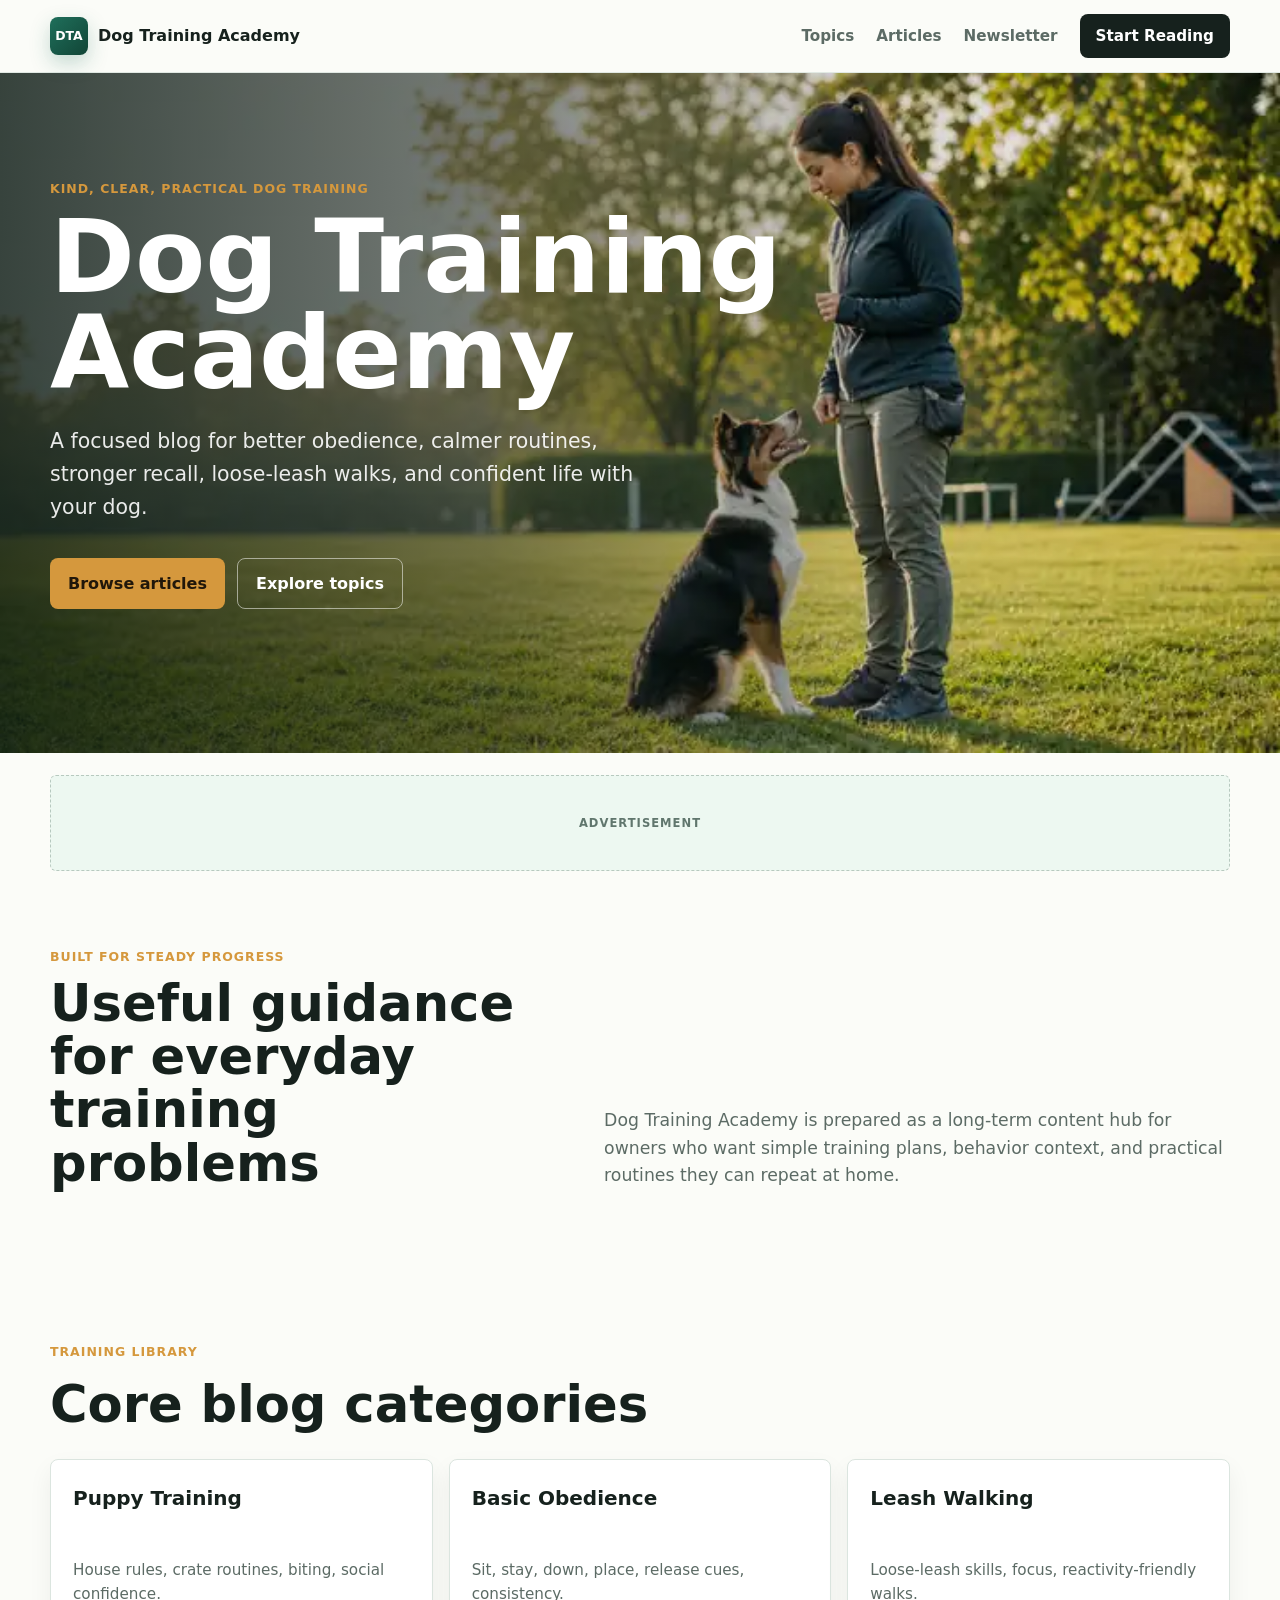
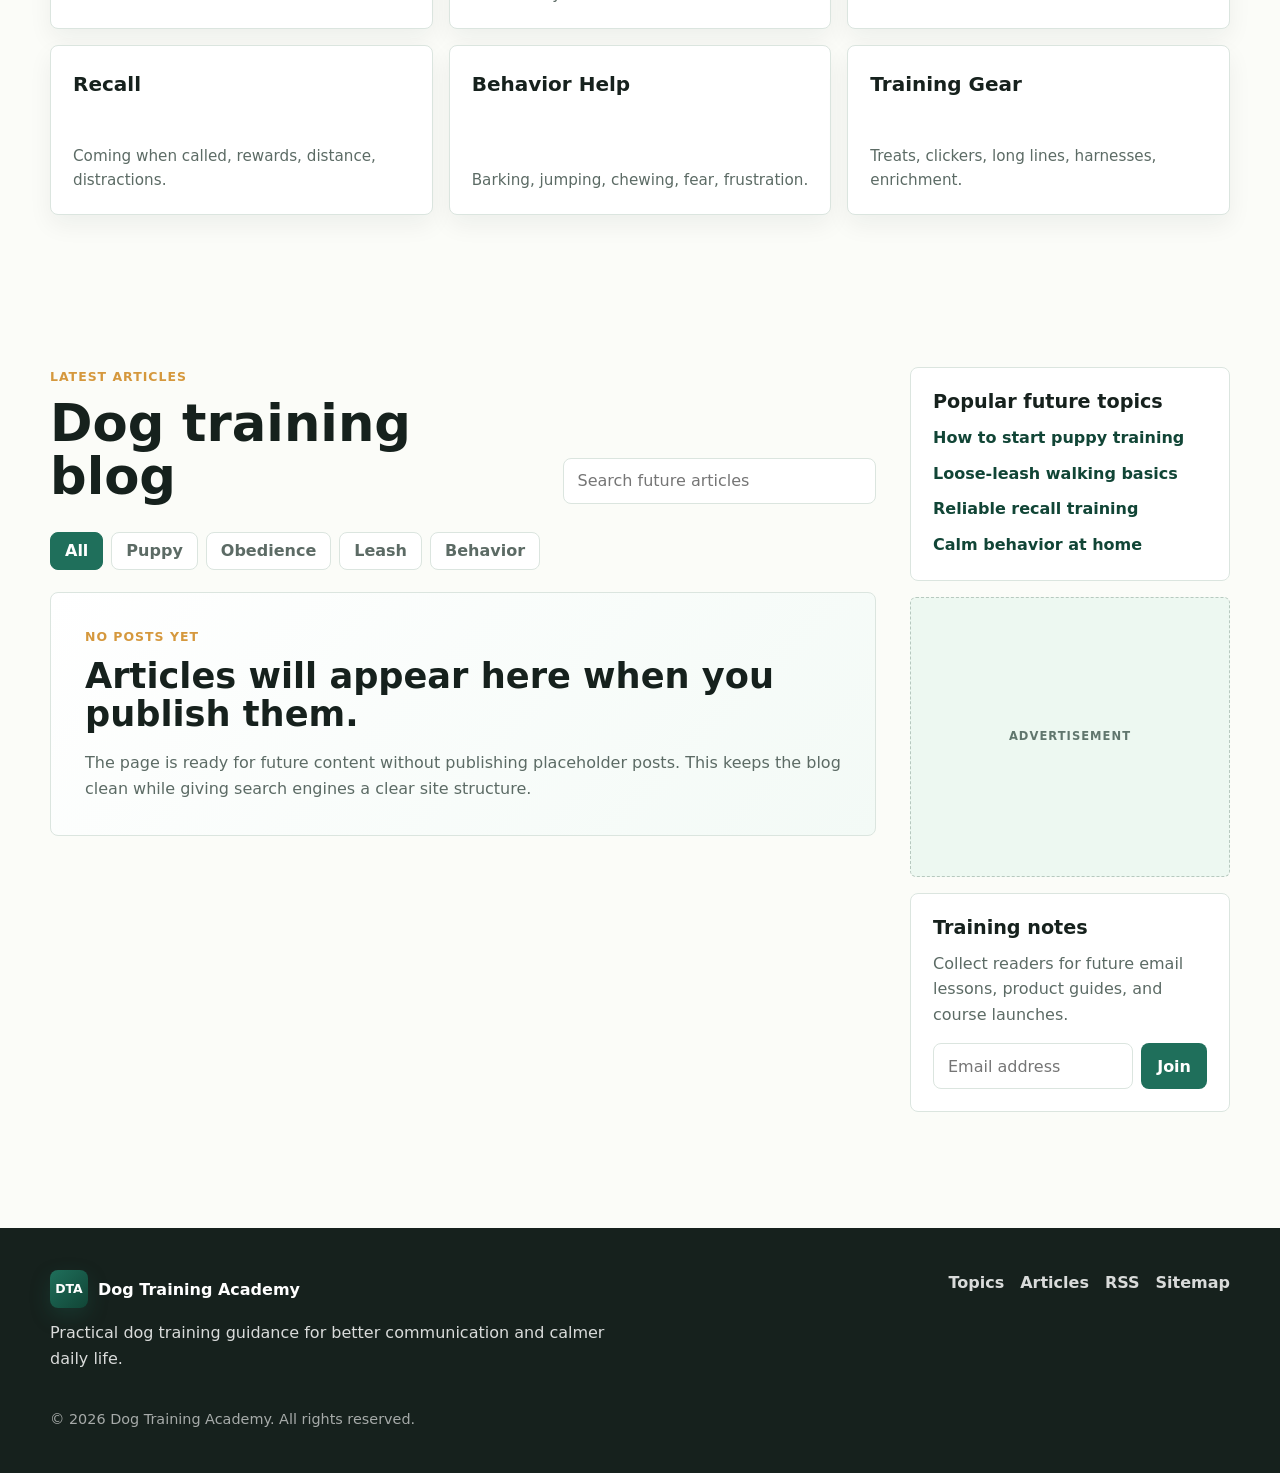
==== index.html @ cd1e6968 "Build Dog Training Academy blog site" ====
<!doctype html>
<html lang="en">
<head>
  <meta charset="utf-8">
  <meta name="viewport" content="width=device-width, initial-scale=1">
  <title>Dog Training Academy | Practical Dog Training Blog</title>
  <meta name="description" content="Dog Training Academy is a practical dog training blog for obedience, puppy manners, behavior, leash skills, recall, and confident everyday training.">
  <meta name="robots" content="index, follow, max-image-preview:large">
  <meta name="theme-color" content="#1f6f5b">
  <link rel="canonical" href="https://john1912-7.github.io/site/">
  <link rel="preload" href="assets/hero-training.webp" as="image" type="image/webp">
  <link rel="stylesheet" href="styles.css">
  <link rel="alternate" type="application/rss+xml" title="Dog Training Academy Feed" href="https://john1912-7.github.io/site/feed.xml">
  <meta property="og:type" content="website">
  <meta property="og:site_name" content="Dog Training Academy">
  <meta property="og:title" content="Dog Training Academy | Practical Dog Training Blog">
  <meta property="og:description" content="Evidence-informed dog training guidance for better manners, calmer routines, and stronger trust.">
  <meta property="og:url" content="https://john1912-7.github.io/site/">
  <meta property="og:image" content="https://john1912-7.github.io/site/assets/hero-training.webp">
  <meta name="twitter:card" content="summary_large_image">
  <meta name="twitter:title" content="Dog Training Academy | Practical Dog Training Blog">
  <meta name="twitter:description" content="Practical dog training guidance for obedience, puppy manners, behavior, leash skills, and recall.">
  <meta name="twitter:image" content="https://john1912-7.github.io/site/assets/hero-training.webp">
  <script type="application/ld+json">
  {
    "@context": "https://schema.org",
    "@graph": [
      {
        "@type": "Organization",
        "@id": "https://john1912-7.github.io/site/#organization",
        "name": "Dog Training Academy",
        "url": "https://john1912-7.github.io/site/",
        "logo": "https://john1912-7.github.io/site/assets/hero-training.webp"
      },
      {
        "@type": "WebSite",
        "@id": "https://john1912-7.github.io/site/#website",
        "url": "https://john1912-7.github.io/site/",
        "name": "Dog Training Academy",
        "description": "A practical dog training blog for obedience, puppy manners, behavior, leash skills, recall, and everyday training.",
        "publisher": { "@id": "https://john1912-7.github.io/site/#organization" },
        "potentialAction": {
          "@type": "SearchAction",
          "target": "https://john1912-7.github.io/site/?q={search_term_string}",
          "query-input": "required name=search_term_string"
        }
      },
      {
        "@type": "Blog",
        "@id": "https://john1912-7.github.io/site/#blog",
        "name": "Dog Training Academy Blog",
        "url": "https://john1912-7.github.io/site/",
        "publisher": { "@id": "https://john1912-7.github.io/site/#organization" },
        "inLanguage": "en"
      }
    ]
  }
  </script>
</head>
<body>
  <a class="skip-link" href="#content">Skip to content</a>
  <header class="site-header" data-header>
    <nav class="nav" aria-label="Primary navigation">
      <a class="brand" href="./" aria-label="Dog Training Academy home">
        <span class="brand-mark" aria-hidden="true">DTA</span>
        <span>Dog Training Academy</span>
      </a>
      <button class="nav-toggle" type="button" aria-expanded="false" aria-controls="site-menu" data-menu-toggle>
        <span></span><span></span><span></span>
        <span class="sr-only">Menu</span>
      </button>
      <div class="nav-links" id="site-menu" data-menu>
        <a href="#topics">Topics</a>
        <a href="#articles">Articles</a>
        <a href="#newsletter">Newsletter</a>
        <a class="nav-cta" href="#articles">Start Reading</a>
      </div>
    </nav>
  </header>

  <main id="content">
    <section class="hero" aria-labelledby="hero-title">
      <img src="assets/hero-training.webp" alt="Dog trainer calmly teaching an attentive dog on a sunny training field" width="720" height="407" fetchpriority="high">
      <div class="hero-overlay" aria-hidden="true"></div>
      <div class="hero-content">
        <p class="eyebrow">Kind, clear, practical dog training</p>
        <h1 id="hero-title">Dog Training Academy</h1>
        <p class="hero-copy">A focused blog for better obedience, calmer routines, stronger recall, loose-leash walks, and confident life with your dog.</p>
        <div class="hero-actions">
          <a class="button primary" href="#articles">Browse articles</a>
          <a class="button secondary" href="#topics">Explore topics</a>
        </div>
      </div>
    </section>

    <aside class="ad-slot ad-slot-wide" aria-label="Advertisement" data-ad-slot="top-banner">
      <span>Advertisement</span>
    </aside>

    <section class="section intro-grid" aria-label="Training promise">
      <div>
        <p class="eyebrow">Built for steady progress</p>
        <h2>Useful guidance for everyday training problems</h2>
      </div>
      <p>Dog Training Academy is prepared as a long-term content hub for owners who want simple training plans, behavior context, and practical routines they can repeat at home.</p>
    </section>

    <section class="section topics" id="topics" aria-labelledby="topics-title">
      <div class="section-heading">
        <p class="eyebrow">Training library</p>
        <h2 id="topics-title">Core blog categories</h2>
      </div>
      <div class="topic-grid">
        <a class="topic-card" href="#articles" data-topic="puppy training"><span>Puppy Training</span><small>House rules, crate routines, biting, social confidence.</small></a>
        <a class="topic-card" href="#articles" data-topic="obedience"><span>Basic Obedience</span><small>Sit, stay, down, place, release cues, consistency.</small></a>
        <a class="topic-card" href="#articles" data-topic="leash walking"><span>Leash Walking</span><small>Loose-leash skills, focus, reactivity-friendly walks.</small></a>
        <a class="topic-card" href="#articles" data-topic="recall"><span>Recall</span><small>Coming when called, rewards, distance, distractions.</small></a>
        <a class="topic-card" href="#articles" data-topic="behavior"><span>Behavior Help</span><small>Barking, jumping, chewing, fear, frustration.</small></a>
        <a class="topic-card" href="#articles" data-topic="gear"><span>Training Gear</span><small>Treats, clickers, long lines, harnesses, enrichment.</small></a>
      </div>
    </section>

    <section class="section content-shell" id="articles" aria-labelledby="articles-title">
      <div class="content-main">
        <div class="section-heading split-heading">
          <div>
            <p class="eyebrow">Latest articles</p>
            <h2 id="articles-title">Dog training blog</h2>
          </div>
          <label class="search-box">
            <span class="sr-only">Search articles</span>
            <input type="search" placeholder="Search future articles" data-search>
          </label>
        </div>
        <div class="filter-row" aria-label="Article filters">
          <button type="button" class="filter-chip is-active" data-filter="all">All</button>
          <button type="button" class="filter-chip" data-filter="puppy training">Puppy</button>
          <button type="button" class="filter-chip" data-filter="obedience">Obedience</button>
          <button type="button" class="filter-chip" data-filter="leash walking">Leash</button>
          <button type="button" class="filter-chip" data-filter="behavior">Behavior</button>
        </div>
        <div class="article-grid" data-post-grid></div>
        <div class="empty-state" data-empty-state>
          <p class="eyebrow">No posts yet</p>
          <h3>Articles will appear here when you publish them.</h3>
          <p>The page is ready for future content without publishing placeholder posts. This keeps the blog clean while giving search engines a clear site structure.</p>
        </div>
      </div>
      <aside class="sidebar" aria-label="Sidebar">
        <div class="sidebar-panel">
          <h2>Popular future topics</h2>
          <ul class="link-list">
            <li><a href="#topics">How to start puppy training</a></li>
            <li><a href="#topics">Loose-leash walking basics</a></li>
            <li><a href="#topics">Reliable recall training</a></li>
            <li><a href="#topics">Calm behavior at home</a></li>
          </ul>
        </div>
        <aside class="ad-slot ad-slot-box" aria-label="Advertisement" data-ad-slot="sidebar-rectangle">
          <span>Advertisement</span>
        </aside>
        <div class="sidebar-panel newsletter-mini" id="newsletter">
          <h2>Training notes</h2>
          <p>Collect readers for future email lessons, product guides, and course launches.</p>
          <form class="subscribe-form" action="#" method="post">
            <label class="sr-only" for="email">Email address</label>
            <input id="email" name="email" type="email" placeholder="Email address" autocomplete="email">
            <button type="submit">Join</button>
          </form>
        </div>
      </aside>
    </section>
  </main>

  <footer class="footer">
    <div>
      <a class="brand footer-brand" href="./">
        <span class="brand-mark" aria-hidden="true">DTA</span>
        <span>Dog Training Academy</span>
      </a>
      <p>Practical dog training guidance for better communication and calmer daily life.</p>
    </div>
    <nav aria-label="Footer navigation">
      <a href="#topics">Topics</a>
      <a href="#articles">Articles</a>
      <a href="feed.xml">RSS</a>
      <a href="sitemap.xml">Sitemap</a>
    </nav>
    <p class="copyright">© <span data-year></span> Dog Training Academy. All rights reserved.</p>
  </footer>

  <script src="script.js" defer></script>
</body>
</html>
---- styles.css ----
:root {
  color-scheme: light;
  --ink: #16211d;
  --muted: #5c6b65;
  --line: #dbe5df;
  --paper: #fbfcf8;
  --panel: #ffffff;
  --green: #1f6f5b;
  --green-deep: #114536;
  --mint: #e4f4ec;
  --gold: #d5983d;
  --clay: #b75f45;
  --shadow: 0 18px 45px rgba(22, 33, 29, .12);
  font-family: Inter, ui-sans-serif, system-ui, -apple-system, BlinkMacSystemFont, "Segoe UI", sans-serif;
}

* { box-sizing: border-box; }

html { scroll-behavior: smooth; }

body {
  margin: 0;
  color: var(--ink);
  background: var(--paper);
  line-height: 1.6;
}

a { color: inherit; text-decoration: none; }

img { max-width: 100%; display: block; }

.skip-link {
  position: fixed;
  top: 12px;
  left: 12px;
  z-index: 100;
  padding: 10px 14px;
  background: var(--ink);
  color: #fff;
  transform: translateY(-160%);
}

.skip-link:focus { transform: translateY(0); }

.sr-only {
  position: absolute;
  width: 1px;
  height: 1px;
  padding: 0;
  margin: -1px;
  overflow: hidden;
  clip: rect(0, 0, 0, 0);
  white-space: nowrap;
  border: 0;
}

.site-header {
  position: sticky;
  top: 0;
  z-index: 20;
  background: rgba(251, 252, 248, .92);
  border-bottom: 1px solid rgba(219, 229, 223, .8);
  backdrop-filter: blur(14px);
}

.nav {
  width: min(1180px, calc(100% - 32px));
  margin: 0 auto;
  min-height: 72px;
  display: flex;
  align-items: center;
  justify-content: space-between;
  gap: 22px;
}

.brand {
  display: inline-flex;
  align-items: center;
  gap: 10px;
  font-weight: 800;
  letter-spacing: 0;
}

.brand-mark {
  width: 38px;
  height: 38px;
  display: grid;
  place-items: center;
  border-radius: 8px;
  color: #fff;
  background: linear-gradient(135deg, var(--green), var(--green-deep));
  font-size: .78rem;
  box-shadow: 0 8px 20px rgba(31, 111, 91, .25);
}

.nav-links {
  display: flex;
  align-items: center;
  gap: 22px;
  color: var(--muted);
  font-size: .95rem;
  font-weight: 700;
}

.nav-links a:hover { color: var(--green); }

.nav-cta {
  padding: 10px 16px;
  border-radius: 8px;
  background: var(--ink);
  color: #fff !important;
}

.nav-toggle {
  display: none;
  width: 42px;
  height: 42px;
  border: 1px solid var(--line);
  border-radius: 8px;
  background: #fff;
  padding: 9px;
}

.nav-toggle span:not(.sr-only) {
  display: block;
  height: 2px;
  margin: 5px 0;
  background: var(--ink);
}

.hero {
  position: relative;
  min-height: min(680px, calc(100vh - 72px));
  display: grid;
  align-items: center;
  overflow: hidden;
  background: #1f3029;
}

.hero img {
  position: absolute;
  inset: 0;
  width: 100%;
  height: 100%;
  object-fit: cover;
  object-position: center;
}

.hero-overlay {
  position: absolute;
  inset: 0;
  background: linear-gradient(90deg, rgba(12, 28, 21, .82) 0%, rgba(12, 28, 21, .56) 38%, rgba(12, 28, 21, .14) 68%, rgba(12, 28, 21, .06) 100%);
}

.hero-content {
  position: relative;
  z-index: 1;
  width: min(1180px, calc(100% - 32px));
  margin: 0 auto;
  padding: 82px 0 120px;
  color: #fff;
}

.eyebrow {
  margin: 0 0 10px;
  color: var(--gold);
  font-size: .78rem;
  font-weight: 900;
  letter-spacing: .08em;
  text-transform: uppercase;
}

.hero h1 {
  max-width: 760px;
  margin: 0;
  font-size: clamp(3.1rem, 8vw, 7.8rem);
  line-height: .94;
  letter-spacing: 0;
}

.hero-copy {
  max-width: 620px;
  margin: 24px 0 0;
  font-size: clamp(1.05rem, 2vw, 1.28rem);
  color: rgba(255, 255, 255, .9);
}

.hero-actions {
  display: flex;
  flex-wrap: wrap;
  gap: 12px;
  margin-top: 34px;
}

.button {
  display: inline-flex;
  align-items: center;
  justify-content: center;
  min-height: 48px;
  padding: 12px 18px;
  border-radius: 8px;
  font-weight: 900;
}

.button.primary { background: var(--gold); color: #21170a; }
.button.secondary { border: 1px solid rgba(255,255,255,.52); color: #fff; }

.section {
  width: min(1180px, calc(100% - 32px));
  margin: 0 auto;
  padding: 76px 0;
}

.intro-grid {
  display: grid;
  grid-template-columns: minmax(0, .9fr) minmax(280px, 1.1fr);
  gap: 42px;
  align-items: end;
}

h2, h3, p { overflow-wrap: anywhere; }

h2 {
  margin: 0;
  font-size: clamp(2rem, 4vw, 3.3rem);
  line-height: 1.04;
  letter-spacing: 0;
}

.intro-grid > p {
  margin: 0;
  color: var(--muted);
  font-size: 1.08rem;
}

.ad-slot {
  width: min(1180px, calc(100% - 32px));
  margin: 22px auto 0;
  border: 1px dashed #b7c9bf;
  border-radius: 6px;
  background: rgba(228, 244, 236, .58);
  color: #60766d;
  display: grid;
  place-items: center;
  font-size: .72rem;
  font-weight: 900;
  letter-spacing: .09em;
  text-transform: uppercase;
}

.ad-slot-wide { min-height: 96px; }
.ad-slot-box { width: 100%; min-height: 280px; margin: 0; }

.section-heading {
  display: flex;
  flex-direction: column;
  gap: 6px;
  margin-bottom: 28px;
}

.topic-grid {
  display: grid;
  grid-template-columns: repeat(3, minmax(0, 1fr));
  gap: 16px;
}

.topic-card {
  min-height: 170px;
  padding: 22px;
  border: 1px solid var(--line);
  border-radius: 8px;
  background: var(--panel);
  box-shadow: 0 10px 24px rgba(22, 33, 29, .06);
  display: flex;
  flex-direction: column;
  justify-content: space-between;
  transition: transform .2s ease, border-color .2s ease, box-shadow .2s ease;
}

.topic-card:hover {
  transform: translateY(-3px);
  border-color: rgba(31, 111, 91, .45);
  box-shadow: var(--shadow);
}

.topic-card span { font-size: 1.25rem; font-weight: 900; }
.topic-card small { color: var(--muted); font-size: .95rem; }

.content-shell {
  display: grid;
  grid-template-columns: minmax(0, 1fr) 320px;
  gap: 34px;
  align-items: start;
}

.split-heading {
  flex-direction: row;
  justify-content: space-between;
  align-items: end;
  gap: 18px;
}

.search-box input,
.subscribe-form input {
  width: 100%;
  min-height: 46px;
  border: 1px solid var(--line);
  border-radius: 8px;
  background: #fff;
  color: var(--ink);
  padding: 0 14px;
  font: inherit;
}

.search-box { width: min(100%, 320px); }

.filter-row {
  display: flex;
  flex-wrap: wrap;
  gap: 8px;
  margin-bottom: 22px;
}

.filter-chip {
  min-height: 38px;
  border: 1px solid var(--line);
  border-radius: 8px;
  background: #fff;
  color: var(--muted);
  padding: 0 14px;
  font: inherit;
  font-weight: 800;
  cursor: pointer;
}

.filter-chip.is-active {
  border-color: var(--green);
  background: var(--green);
  color: #fff;
}

.article-grid {
  display: grid;
  grid-template-columns: repeat(2, minmax(0, 1fr));
  gap: 16px;
}

.empty-state {
  padding: 34px;
  border: 1px solid var(--line);
  border-radius: 8px;
  background: linear-gradient(135deg, #fff, #f3faf6);
}

.empty-state h3 {
  margin: 0;
  font-size: clamp(1.5rem, 3vw, 2.2rem);
  line-height: 1.1;
}

.empty-state p:last-child { margin-bottom: 0; color: var(--muted); }

.sidebar {
  display: grid;
  gap: 16px;
  position: sticky;
  top: 96px;
}

.sidebar-panel {
  padding: 22px;
  border: 1px solid var(--line);
  border-radius: 8px;
  background: #fff;
}

.sidebar-panel h2 {
  font-size: 1.2rem;
  line-height: 1.2;
  margin-bottom: 12px;
}

.link-list {
  margin: 0;
  padding: 0;
  list-style: none;
  display: grid;
  gap: 10px;
}

.link-list a { color: var(--green-deep); font-weight: 800; }
.link-list a:hover { color: var(--clay); }

.newsletter-mini p { color: var(--muted); margin-top: 0; }

.subscribe-form {
  display: grid;
  grid-template-columns: minmax(0, 1fr) auto;
  gap: 8px;
}

.subscribe-form button {
  border: 0;
  border-radius: 8px;
  background: var(--green);
  color: #fff;
  padding: 0 16px;
  font: inherit;
  font-weight: 900;
}

.footer {
  margin-top: 40px;
  padding: 42px max(16px, calc((100% - 1180px) / 2));
  background: #16211d;
  color: rgba(255, 255, 255, .84);
  display: grid;
  grid-template-columns: minmax(0, 1fr) auto;
  gap: 24px;
  align-items: start;
}

.footer-brand { color: #fff; }
.footer p { margin: 12px 0 0; max-width: 560px; }
.footer nav { display: flex; flex-wrap: wrap; gap: 16px; font-weight: 800; }
.footer nav a:hover { color: var(--gold); }
.copyright { grid-column: 1 / -1; color: rgba(255,255,255,.62); font-size: .9rem; }

@media (max-width: 880px) {
  .nav-toggle { display: block; }
  .nav-links {
    position: absolute;
    top: 72px;
    left: 16px;
    right: 16px;
    display: none;
    flex-direction: column;
    align-items: stretch;
    gap: 0;
    padding: 10px;
    border: 1px solid var(--line);
    border-radius: 8px;
    background: #fff;
    box-shadow: var(--shadow);
  }
  .nav-links.is-open { display: flex; }
  .nav-links a { padding: 12px; }
  .hero { min-height: 620px; }
  .hero-overlay { background: linear-gradient(90deg, rgba(12,28,21,.84), rgba(12,28,21,.34)); }
  .intro-grid,
  .content-shell,
  .footer { grid-template-columns: 1fr; }
  .topic-grid { grid-template-columns: repeat(2, minmax(0, 1fr)); }
  .sidebar { position: static; }
}

@media (max-width: 620px) {
  .nav { min-height: 66px; }
  .brand span:last-child { max-width: 190px; }
  .hero { min-height: 610px; }
  .hero-content { padding: 64px 0 92px; }
  .hero-actions { flex-direction: column; align-items: stretch; }
  .section { padding: 54px 0; }
  .topic-grid,
  .article-grid { grid-template-columns: 1fr; }
  .split-heading { flex-direction: column; align-items: stretch; }
  .search-box { width: 100%; }
  .empty-state { padding: 24px; }
  .subscribe-form { grid-template-columns: 1fr; }
  .subscribe-form button { min-height: 44px; }
}
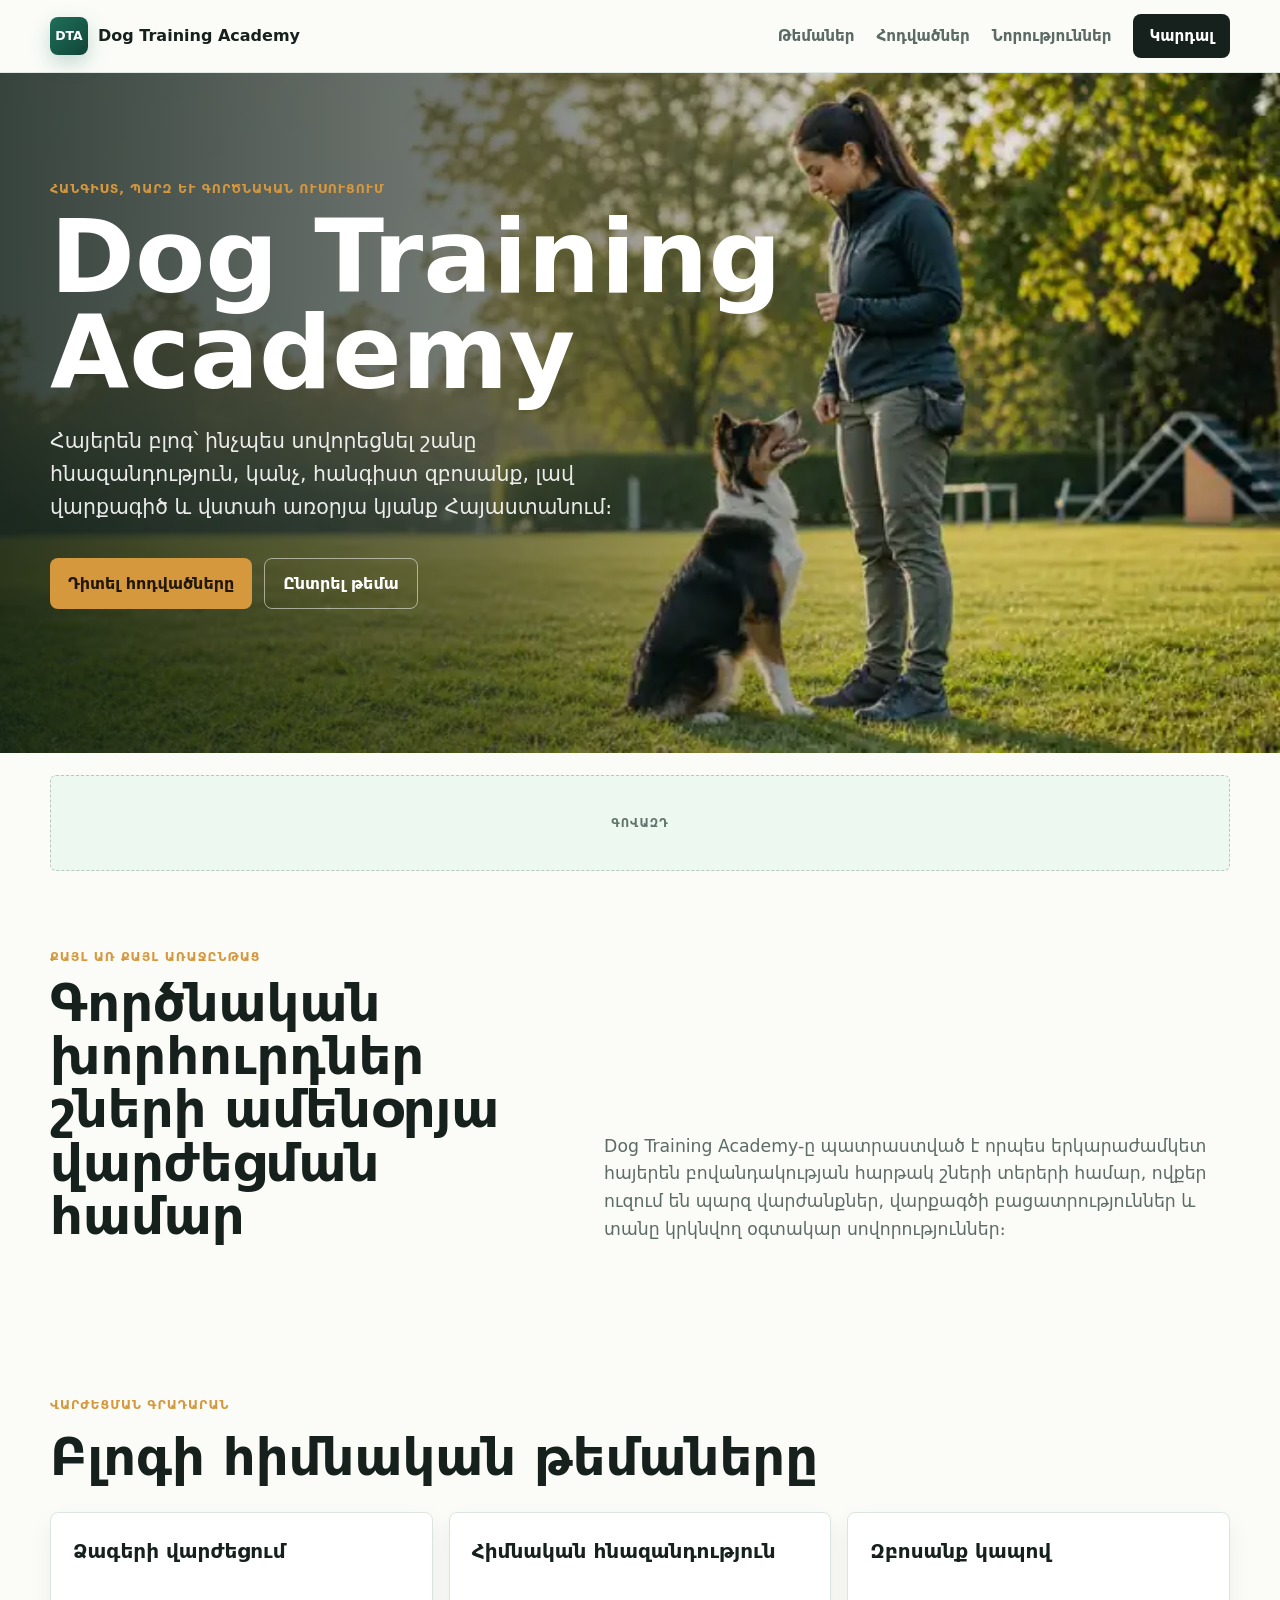
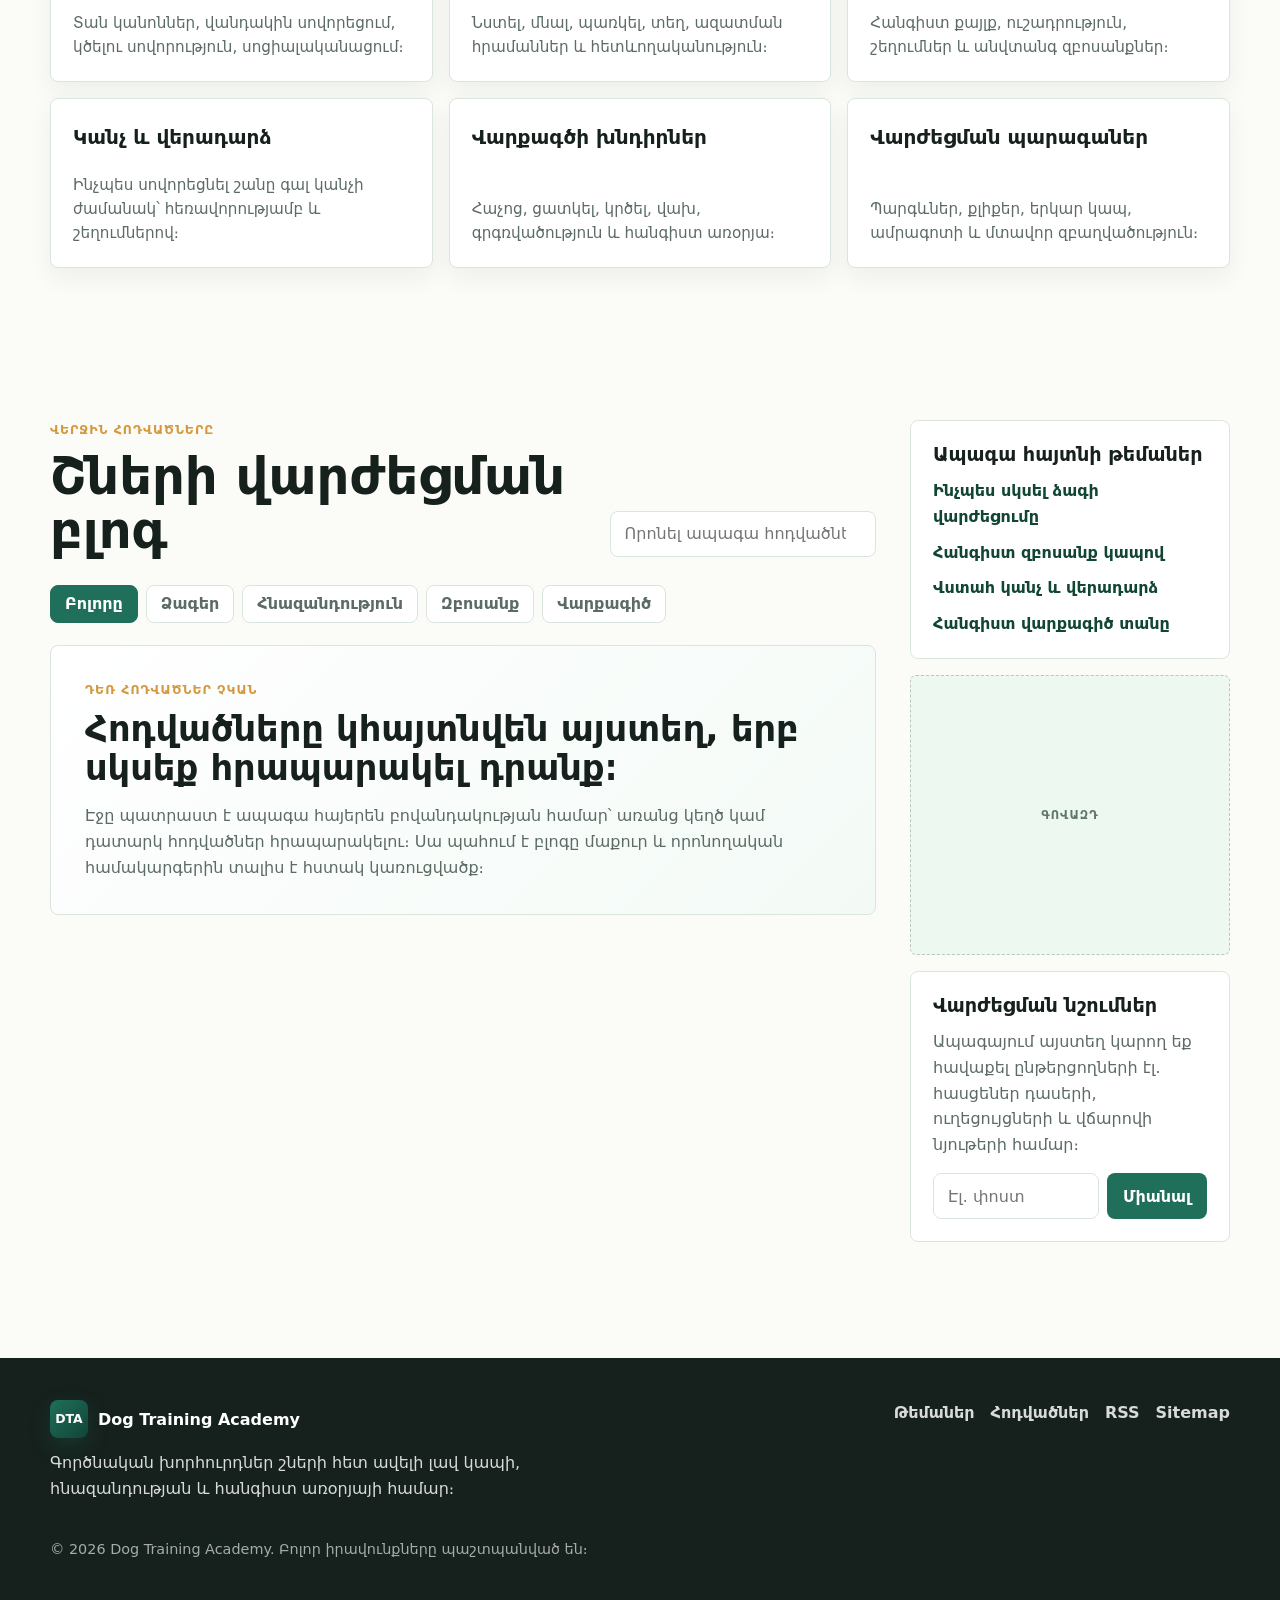
==== commit 68efbeec: "Localize site for Armenian dog training audience" ====
--- a/index.html
+++ b/index.html
@@ -1,25 +1,31 @@
 <!doctype html>
-<html lang="en">
+<html lang="hy-AM">
 <head>
   <meta charset="utf-8">
   <meta name="viewport" content="width=device-width, initial-scale=1">
-  <title>Dog Training Academy | Practical Dog Training Blog</title>
-  <meta name="description" content="Dog Training Academy is a practical dog training blog for obedience, puppy manners, behavior, leash skills, recall, and confident everyday training.">
+  <title>Dog Training Academy | Շների վարժեցում Հայաստանում</title>
+  <meta name="description" content="Dog Training Academy-ը հայերեն բլոգ է շների վարժեցման մասին Հայաստանում՝ հնազանդություն, ձագերի խնամք, վարքագիծ, զբոսանք, կանչ և ամենօրյա ուսուցում։">
   <meta name="robots" content="index, follow, max-image-preview:large">
   <meta name="theme-color" content="#1f6f5b">
+  <meta http-equiv="content-language" content="hy-AM">
+  <meta name="geo.region" content="AM">
+  <meta name="geo.placename" content="Armenia">
+  <meta name="keywords" content="շների վարժեցում, շուն վարժեցնել, շների ուսուցում, շների դաստիարակություն, շուն պահել Հայաստանում, ձագերի վարժեցում">
   <link rel="canonical" href="https://john1912-7.github.io/site/">
+  <link rel="alternate" hreflang="hy-AM" href="https://john1912-7.github.io/site/">
   <link rel="preload" href="assets/hero-training.webp" as="image" type="image/webp">
   <link rel="stylesheet" href="styles.css">
-  <link rel="alternate" type="application/rss+xml" title="Dog Training Academy Feed" href="https://john1912-7.github.io/site/feed.xml">
+  <link rel="alternate" type="application/rss+xml" title="Dog Training Academy RSS" href="https://john1912-7.github.io/site/feed.xml">
   <meta property="og:type" content="website">
+  <meta property="og:locale" content="hy_AM">
   <meta property="og:site_name" content="Dog Training Academy">
-  <meta property="og:title" content="Dog Training Academy | Practical Dog Training Blog">
-  <meta property="og:description" content="Evidence-informed dog training guidance for better manners, calmer routines, and stronger trust.">
+  <meta property="og:title" content="Dog Training Academy | Շների վարժեցում Հայաստանում">
+  <meta property="og:description" content="Հայերեն խորհուրդներ շների հնազանդության, վարքագծի, զբոսանքի, կանչի և տանը հանգիստ սովորությունների մասին։">
   <meta property="og:url" content="https://john1912-7.github.io/site/">
   <meta property="og:image" content="https://john1912-7.github.io/site/assets/hero-training.webp">
   <meta name="twitter:card" content="summary_large_image">
-  <meta name="twitter:title" content="Dog Training Academy | Practical Dog Training Blog">
-  <meta name="twitter:description" content="Practical dog training guidance for obedience, puppy manners, behavior, leash skills, and recall.">
+  <meta name="twitter:title" content="Dog Training Academy | Շների վարժեցում Հայաստանում">
+  <meta name="twitter:description" content="Հայերեն բլոգ՝ ինչպես սովորեցնել շանը հնազանդություն, կանչ, զբոսանք և լավ վարքագիծ։">
   <meta name="twitter:image" content="https://john1912-7.github.io/site/assets/hero-training.webp">
   <script type="application/ld+json">
   {
@@ -30,14 +36,16 @@
         "@id": "https://john1912-7.github.io/site/#organization",
         "name": "Dog Training Academy",
         "url": "https://john1912-7.github.io/site/",
-        "logo": "https://john1912-7.github.io/site/assets/hero-training.webp"
+        "logo": "https://john1912-7.github.io/site/assets/hero-training.webp",
+        "areaServed": "Armenia"
       },
       {
         "@type": "WebSite",
         "@id": "https://john1912-7.github.io/site/#website",
         "url": "https://john1912-7.github.io/site/",
         "name": "Dog Training Academy",
-        "description": "A practical dog training blog for obedience, puppy manners, behavior, leash skills, recall, and everyday training.",
+        "description": "Հայերեն բլոգ շների վարժեցման, հնազանդության, վարքագծի և ամենօրյա ուսուցման մասին Հայաստանում։",
+        "inLanguage": "hy-AM",
         "publisher": { "@id": "https://john1912-7.github.io/site/#organization" },
         "potentialAction": {
           "@type": "SearchAction",
@@ -48,75 +56,76 @@
       {
         "@type": "Blog",
         "@id": "https://john1912-7.github.io/site/#blog",
-        "name": "Dog Training Academy Blog",
+        "name": "Dog Training Academy բլոգ",
         "url": "https://john1912-7.github.io/site/",
         "publisher": { "@id": "https://john1912-7.github.io/site/#organization" },
-        "inLanguage": "en"
+        "inLanguage": "hy-AM",
+        "about": ["շների վարժեցում", "շների հնազանդություն", "ձագերի վարժեցում", "շների վարքագիծ"]
       }
     ]
   }
   </script>
 </head>
 <body>
-  <a class="skip-link" href="#content">Skip to content</a>
+  <a class="skip-link" href="#content">Անցնել բովանդակությանը</a>
   <header class="site-header" data-header>
-    <nav class="nav" aria-label="Primary navigation">
-      <a class="brand" href="./" aria-label="Dog Training Academy home">
+    <nav class="nav" aria-label="Հիմնական նավիգացիա">
+      <a class="brand" href="./" aria-label="Dog Training Academy գլխավոր էջ">
         <span class="brand-mark" aria-hidden="true">DTA</span>
         <span>Dog Training Academy</span>
       </a>
       <button class="nav-toggle" type="button" aria-expanded="false" aria-controls="site-menu" data-menu-toggle>
         <span></span><span></span><span></span>
-        <span class="sr-only">Menu</span>
+        <span class="sr-only">Մենյու</span>
       </button>
       <div class="nav-links" id="site-menu" data-menu>
-        <a href="#topics">Topics</a>
-        <a href="#articles">Articles</a>
-        <a href="#newsletter">Newsletter</a>
-        <a class="nav-cta" href="#articles">Start Reading</a>
+        <a href="#topics">Թեմաներ</a>
+        <a href="#articles">Հոդվածներ</a>
+        <a href="#newsletter">Նորություններ</a>
+        <a class="nav-cta" href="#articles">Կարդալ</a>
       </div>
     </nav>
   </header>
 
   <main id="content">
     <section class="hero" aria-labelledby="hero-title">
-      <img src="assets/hero-training.webp" alt="Dog trainer calmly teaching an attentive dog on a sunny training field" width="720" height="407" fetchpriority="high">
+      <img src="assets/hero-training.webp" alt="Վարժեցնողը հանգիստ սովորեցնում է ուշադիր շանը արևոտ վարժական դաշտում" width="720" height="407" fetchpriority="high">
       <div class="hero-overlay" aria-hidden="true"></div>
       <div class="hero-content">
-        <p class="eyebrow">Kind, clear, practical dog training</p>
+        <p class="eyebrow">Հանգիստ, պարզ և գործնական ուսուցում</p>
         <h1 id="hero-title">Dog Training Academy</h1>
-        <p class="hero-copy">A focused blog for better obedience, calmer routines, stronger recall, loose-leash walks, and confident life with your dog.</p>
+        <p class="hero-copy">Հայերեն բլոգ՝ ինչպես սովորեցնել շանը հնազանդություն, կանչ, հանգիստ զբոսանք, լավ վարքագիծ և վստահ առօրյա կյանք Հայաստանում։</p>
         <div class="hero-actions">
-          <a class="button primary" href="#articles">Browse articles</a>
-          <a class="button secondary" href="#topics">Explore topics</a>
-        </div>
-      </div>
-    </section>
-
-    <aside class="ad-slot ad-slot-wide" aria-label="Advertisement" data-ad-slot="top-banner">
-      <span>Advertisement</span>
+          <a class="button primary" href="#articles">Դիտել հոդվածները</a>
+          <a class="button secondary" href="#topics">Ընտրել թեմա</a>
+        </div>
+      </div>
+    </section>
+
+    <aside class="ad-slot ad-slot-wide" aria-label="Գովազդ" data-ad-slot="top-banner">
+      <span>Գովազդ</span>
     </aside>
 
-    <section class="section intro-grid" aria-label="Training promise">
+    <section class="section intro-grid" aria-label="Վարժեցման նպատակ">
       <div>
-        <p class="eyebrow">Built for steady progress</p>
-        <h2>Useful guidance for everyday training problems</h2>
-      </div>
-      <p>Dog Training Academy is prepared as a long-term content hub for owners who want simple training plans, behavior context, and practical routines they can repeat at home.</p>
+        <p class="eyebrow">Քայլ առ քայլ առաջընթաց</p>
+        <h2>Գործնական խորհուրդներ շների ամենօրյա վարժեցման համար</h2>
+      </div>
+      <p>Dog Training Academy-ը պատրաստված է որպես երկարաժամկետ հայերեն բովանդակության հարթակ շների տերերի համար, ովքեր ուզում են պարզ վարժանքներ, վարքագծի բացատրություններ և տանը կրկնվող օգտակար սովորություններ։</p>
     </section>
 
     <section class="section topics" id="topics" aria-labelledby="topics-title">
       <div class="section-heading">
-        <p class="eyebrow">Training library</p>
-        <h2 id="topics-title">Core blog categories</h2>
+        <p class="eyebrow">Վարժեցման գրադարան</p>
+        <h2 id="topics-title">Բլոգի հիմնական թեմաները</h2>
       </div>
       <div class="topic-grid">
-        <a class="topic-card" href="#articles" data-topic="puppy training"><span>Puppy Training</span><small>House rules, crate routines, biting, social confidence.</small></a>
-        <a class="topic-card" href="#articles" data-topic="obedience"><span>Basic Obedience</span><small>Sit, stay, down, place, release cues, consistency.</small></a>
-        <a class="topic-card" href="#articles" data-topic="leash walking"><span>Leash Walking</span><small>Loose-leash skills, focus, reactivity-friendly walks.</small></a>
-        <a class="topic-card" href="#articles" data-topic="recall"><span>Recall</span><small>Coming when called, rewards, distance, distractions.</small></a>
-        <a class="topic-card" href="#articles" data-topic="behavior"><span>Behavior Help</span><small>Barking, jumping, chewing, fear, frustration.</small></a>
-        <a class="topic-card" href="#articles" data-topic="gear"><span>Training Gear</span><small>Treats, clickers, long lines, harnesses, enrichment.</small></a>
+        <a class="topic-card" href="#articles" data-topic="ձագերի վարժեցում"><span>Ձագերի վարժեցում</span><small>Տան կանոններ, վանդակին սովորեցում, կծելու սովորություն, սոցիալականացում։</small></a>
+        <a class="topic-card" href="#articles" data-topic="հնազանդություն"><span>Հիմնական հնազանդություն</span><small>Նստել, մնալ, պառկել, տեղ, ազատման հրամաններ և հետևողականություն։</small></a>
+        <a class="topic-card" href="#articles" data-topic="զբոսանք"><span>Զբոսանք կապով</span><small>Հանգիստ քայլք, ուշադրություն, շեղումներ և անվտանգ զբոսանքներ։</small></a>
+        <a class="topic-card" href="#articles" data-topic="կանչ"><span>Կանչ և վերադարձ</span><small>Ինչպես սովորեցնել շանը գալ կանչի ժամանակ՝ հեռավորությամբ և շեղումներով։</small></a>
+        <a class="topic-card" href="#articles" data-topic="վարքագիծ"><span>Վարքագծի խնդիրներ</span><small>Հաչոց, ցատկել, կրծել, վախ, գրգռվածություն և հանգիստ առօրյա։</small></a>
+        <a class="topic-card" href="#articles" data-topic="պարագաներ"><span>Վարժեցման պարագաներ</span><small>Պարգևներ, քլիքեր, երկար կապ, ամրագոտի և մտավոր զբաղվածություն։</small></a>
       </div>
     </section>
 
@@ -124,48 +133,48 @@
       <div class="content-main">
         <div class="section-heading split-heading">
           <div>
-            <p class="eyebrow">Latest articles</p>
-            <h2 id="articles-title">Dog training blog</h2>
+            <p class="eyebrow">Վերջին հոդվածները</p>
+            <h2 id="articles-title">Շների վարժեցման բլոգ</h2>
           </div>
           <label class="search-box">
-            <span class="sr-only">Search articles</span>
-            <input type="search" placeholder="Search future articles" data-search>
+            <span class="sr-only">Որոնել հոդվածներ</span>
+            <input type="search" placeholder="Որոնել ապագա հոդվածներում" data-search>
           </label>
         </div>
-        <div class="filter-row" aria-label="Article filters">
-          <button type="button" class="filter-chip is-active" data-filter="all">All</button>
-          <button type="button" class="filter-chip" data-filter="puppy training">Puppy</button>
-          <button type="button" class="filter-chip" data-filter="obedience">Obedience</button>
-          <button type="button" class="filter-chip" data-filter="leash walking">Leash</button>
-          <button type="button" class="filter-chip" data-filter="behavior">Behavior</button>
+        <div class="filter-row" aria-label="Հոդվածների ֆիլտրեր">
+          <button type="button" class="filter-chip is-active" data-filter="all">Բոլորը</button>
+          <button type="button" class="filter-chip" data-filter="ձագերի վարժեցում">Ձագեր</button>
+          <button type="button" class="filter-chip" data-filter="հնազանդություն">Հնազանդություն</button>
+          <button type="button" class="filter-chip" data-filter="զբոսանք">Զբոսանք</button>
+          <button type="button" class="filter-chip" data-filter="վարքագիծ">Վարքագիծ</button>
         </div>
         <div class="article-grid" data-post-grid></div>
         <div class="empty-state" data-empty-state>
-          <p class="eyebrow">No posts yet</p>
-          <h3>Articles will appear here when you publish them.</h3>
-          <p>The page is ready for future content without publishing placeholder posts. This keeps the blog clean while giving search engines a clear site structure.</p>
-        </div>
-      </div>
-      <aside class="sidebar" aria-label="Sidebar">
+          <p class="eyebrow">Դեռ հոդվածներ չկան</p>
+          <h3>Հոդվածները կհայտնվեն այստեղ, երբ սկսեք հրապարակել դրանք։</h3>
+          <p>Էջը պատրաստ է ապագա հայերեն բովանդակության համար՝ առանց կեղծ կամ դատարկ հոդվածներ հրապարակելու։ Սա պահում է բլոգը մաքուր և որոնողական համակարգերին տալիս է հստակ կառուցվածք։</p>
+        </div>
+      </div>
+      <aside class="sidebar" aria-label="Կողային հատված">
         <div class="sidebar-panel">
-          <h2>Popular future topics</h2>
+          <h2>Ապագա հայտնի թեմաներ</h2>
           <ul class="link-list">
-            <li><a href="#topics">How to start puppy training</a></li>
-            <li><a href="#topics">Loose-leash walking basics</a></li>
-            <li><a href="#topics">Reliable recall training</a></li>
-            <li><a href="#topics">Calm behavior at home</a></li>
+            <li><a href="#topics">Ինչպես սկսել ձագի վարժեցումը</a></li>
+            <li><a href="#topics">Հանգիստ զբոսանք կապով</a></li>
+            <li><a href="#topics">Վստահ կանչ և վերադարձ</a></li>
+            <li><a href="#topics">Հանգիստ վարքագիծ տանը</a></li>
           </ul>
         </div>
-        <aside class="ad-slot ad-slot-box" aria-label="Advertisement" data-ad-slot="sidebar-rectangle">
-          <span>Advertisement</span>
+        <aside class="ad-slot ad-slot-box" aria-label="Գովազդ" data-ad-slot="sidebar-rectangle">
+          <span>Գովազդ</span>
         </aside>
         <div class="sidebar-panel newsletter-mini" id="newsletter">
-          <h2>Training notes</h2>
-          <p>Collect readers for future email lessons, product guides, and course launches.</p>
+          <h2>Վարժեցման նշումներ</h2>
+          <p>Ապագայում այստեղ կարող եք հավաքել ընթերցողների էլ․ հասցեներ դասերի, ուղեցույցների և վճարովի նյութերի համար։</p>
           <form class="subscribe-form" action="#" method="post">
-            <label class="sr-only" for="email">Email address</label>
-            <input id="email" name="email" type="email" placeholder="Email address" autocomplete="email">
-            <button type="submit">Join</button>
+            <label class="sr-only" for="email">Էլ․ փոստ</label>
+            <input id="email" name="email" type="email" placeholder="Էլ․ փոստ" autocomplete="email">
+            <button type="submit">Միանալ</button>
           </form>
         </div>
       </aside>
@@ -178,15 +187,15 @@
         <span class="brand-mark" aria-hidden="true">DTA</span>
         <span>Dog Training Academy</span>
       </a>
-      <p>Practical dog training guidance for better communication and calmer daily life.</p>
+      <p>Գործնական խորհուրդներ շների հետ ավելի լավ կապի, հնազանդության և հանգիստ առօրյայի համար։</p>
     </div>
-    <nav aria-label="Footer navigation">
-      <a href="#topics">Topics</a>
-      <a href="#articles">Articles</a>
+    <nav aria-label="Ստորին նավիգացիա">
+      <a href="#topics">Թեմաներ</a>
+      <a href="#articles">Հոդվածներ</a>
       <a href="feed.xml">RSS</a>
       <a href="sitemap.xml">Sitemap</a>
     </nav>
-    <p class="copyright">© <span data-year></span> Dog Training Academy. All rights reserved.</p>
+    <p class="copyright">© <span data-year></span> Dog Training Academy. Բոլոր իրավունքները պաշտպանված են։</p>
   </footer>
 
   <script src="script.js" defer></script>
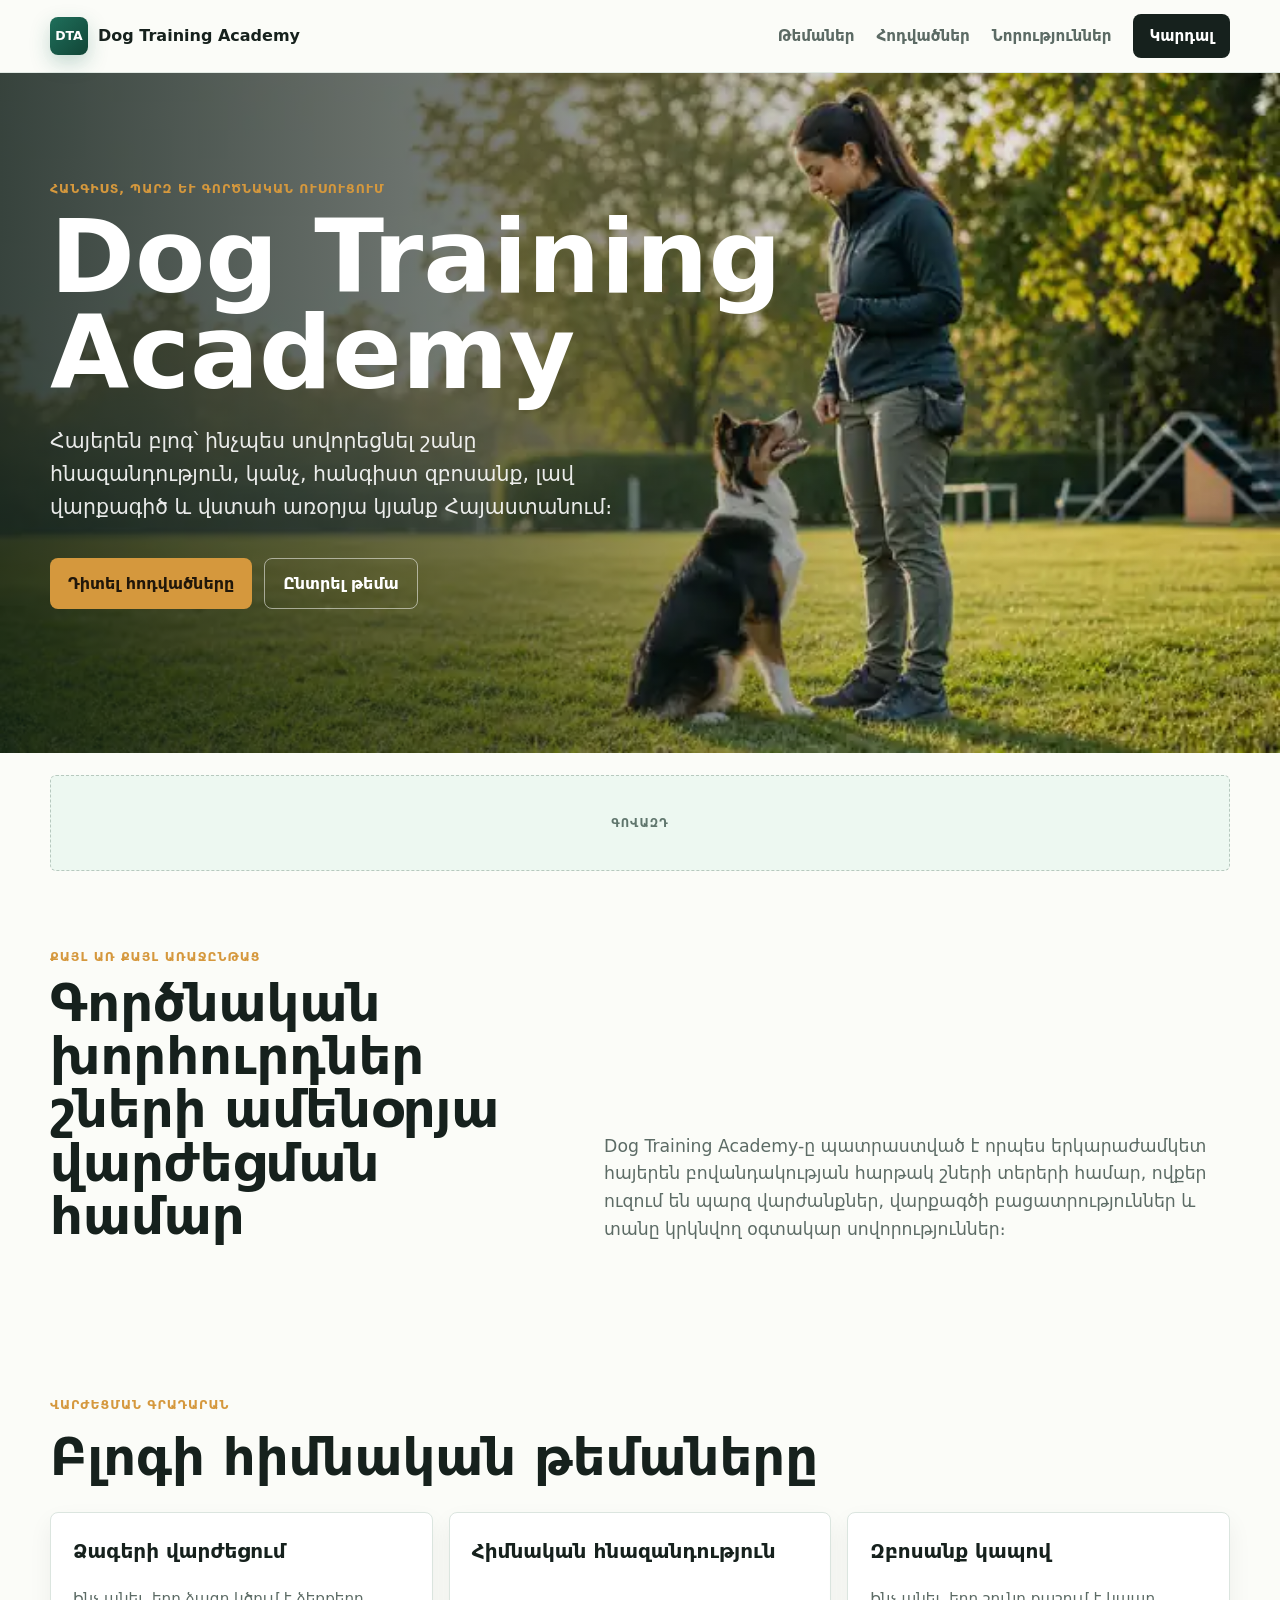
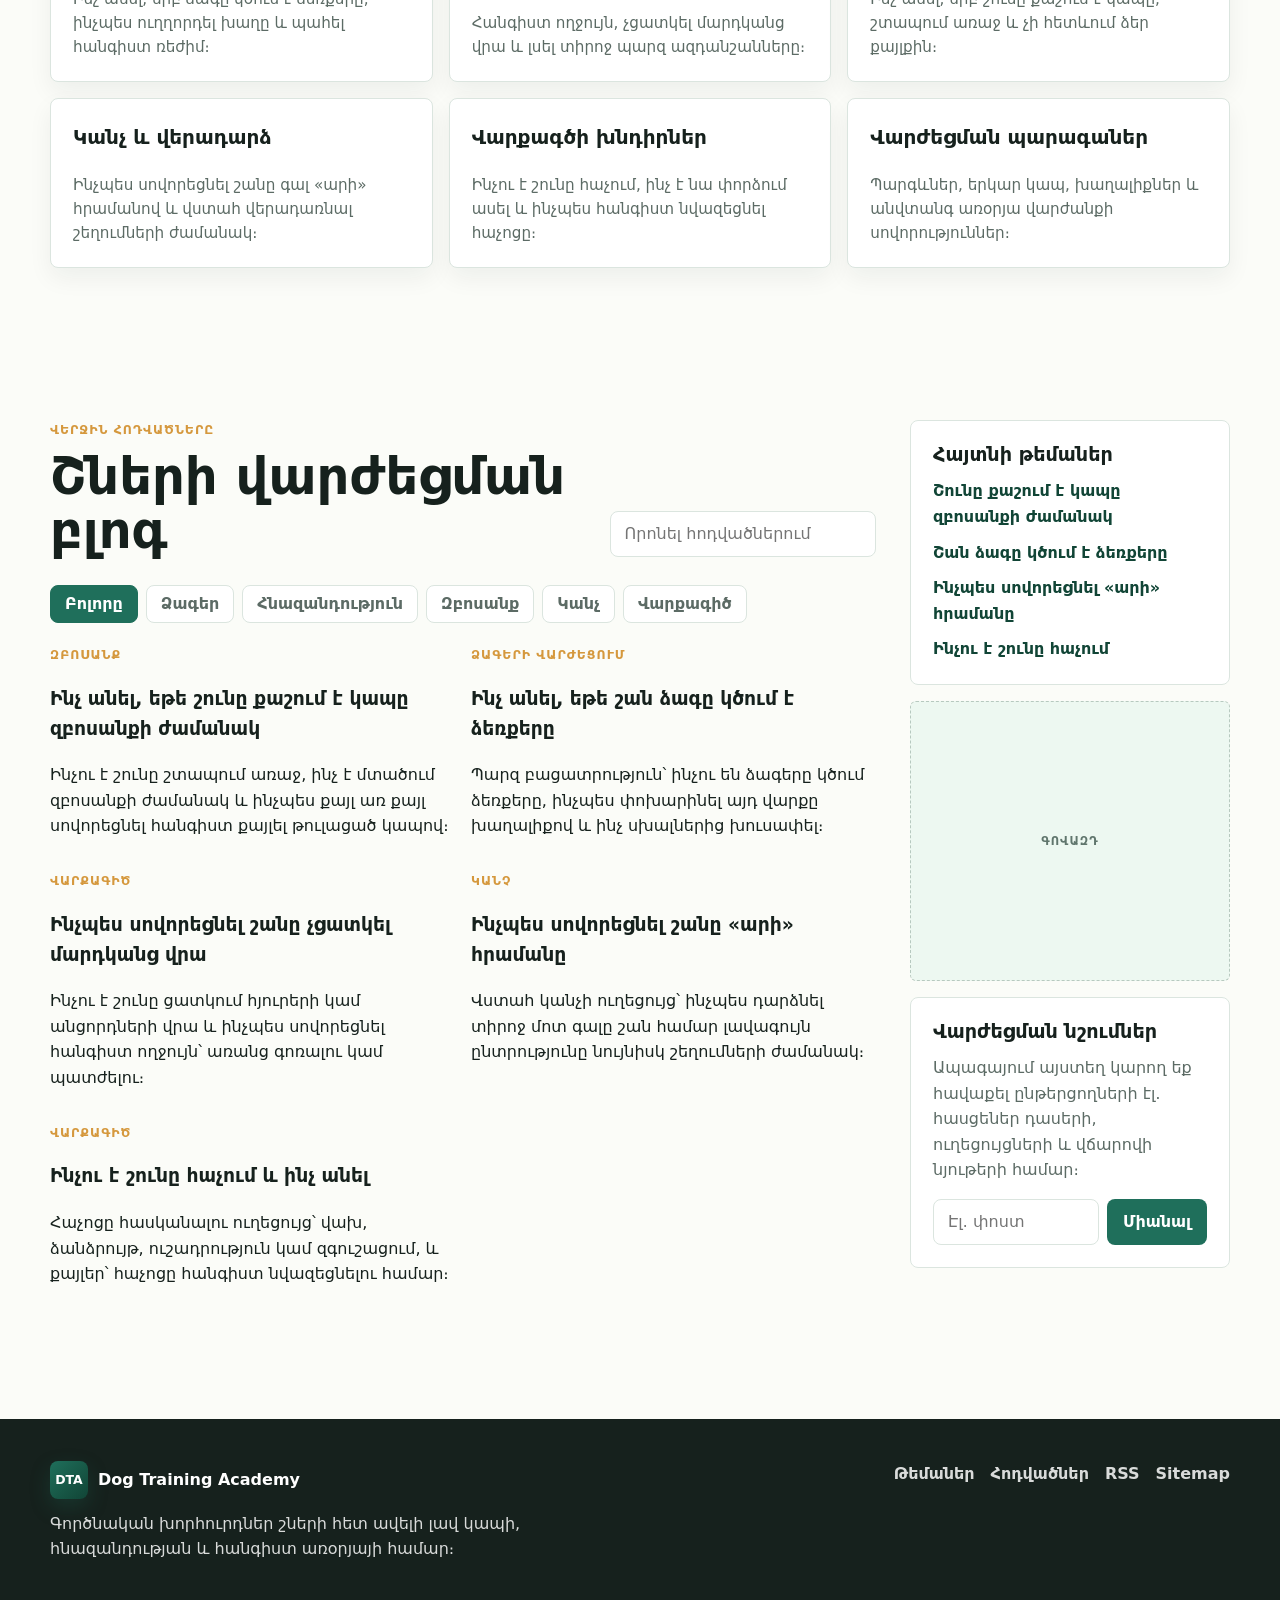
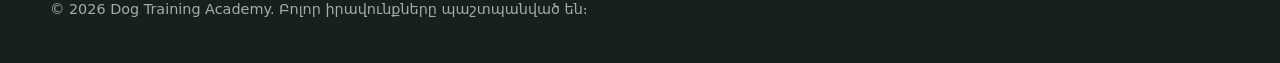
==== commit 024d97cb: "Link new SEO articles from homepage" ====
--- a/index.html
+++ b/index.html
@@ -3,6 +3,14 @@
 <head>
   <meta charset="utf-8">
   <meta name="viewport" content="width=device-width, initial-scale=1">
+  <meta name="google-site-verification" content="IKltP1oUj7Y3BJdkTE2-DUNCvV29QHhHrTNKxxtqPhs" />
+  <script async src="https://www.googletagmanager.com/gtag/js?id=G-8R0RKRNPSK"></script>
+  <script>
+    window.dataLayer = window.dataLayer || [];
+    function gtag(){dataLayer.push(arguments);}
+    gtag('js', new Date());
+    gtag('config', 'G-8R0RKRNPSK');
+  </script>
   <title>Dog Training Academy | Շների վարժեցում Հայաստանում</title>
   <meta name="description" content="Dog Training Academy-ը հայերեն բլոգ է շների վարժեցման մասին Հայաստանում՝ հնազանդություն, ձագերի խնամք, վարքագիծ, զբոսանք, կանչ և ամենօրյա ուսուցում։">
   <meta name="robots" content="index, follow, max-image-preview:large">
@@ -120,12 +128,12 @@
         <h2 id="topics-title">Բլոգի հիմնական թեմաները</h2>
       </div>
       <div class="topic-grid">
-        <a class="topic-card" href="#articles" data-topic="ձագերի վարժեցում"><span>Ձագերի վարժեցում</span><small>Տան կանոններ, վանդակին սովորեցում, կծելու սովորություն, սոցիալականացում։</small></a>
-        <a class="topic-card" href="#articles" data-topic="հնազանդություն"><span>Հիմնական հնազանդություն</span><small>Նստել, մնալ, պառկել, տեղ, ազատման հրամաններ և հետևողականություն։</small></a>
-        <a class="topic-card" href="#articles" data-topic="զբոսանք"><span>Զբոսանք կապով</span><small>Հանգիստ քայլք, ուշադրություն, շեղումներ և անվտանգ զբոսանքներ։</small></a>
-        <a class="topic-card" href="#articles" data-topic="կանչ"><span>Կանչ և վերադարձ</span><small>Ինչպես սովորեցնել շանը գալ կանչի ժամանակ՝ հեռավորությամբ և շեղումներով։</small></a>
-        <a class="topic-card" href="#articles" data-topic="վարքագիծ"><span>Վարքագծի խնդիրներ</span><small>Հաչոց, ցատկել, կրծել, վախ, գրգռվածություն և հանգիստ առօրյա։</small></a>
-        <a class="topic-card" href="#articles" data-topic="պարագաներ"><span>Վարժեցման պարագաներ</span><small>Պարգևներ, քլիքեր, երկար կապ, ամրագոտի և մտավոր զբաղվածություն։</small></a>
+        <a class="topic-card" href="posts/shan-dzagy-kcum-e-dzerqery/" data-topic="ձագերի վարժեցում"><span>Ձագերի վարժեցում</span><small>Ինչ անել, երբ ձագը կծում է ձեռքերը, ինչպես ուղղորդել խաղը և պահել հանգիստ ռեժիմ։</small></a>
+        <a class="topic-card" href="posts/shuny-chcatkel-mardkanc-vra/" data-topic="հնազանդություն"><span>Հիմնական հնազանդություն</span><small>Հանգիստ ողջույն, չցատկել մարդկանց վրա և լսել տիրոջ պարզ ազդանշանները։</small></a>
+        <a class="topic-card" href="posts/shuny-qashum-e-kapy/" data-topic="զբոսանք"><span>Զբոսանք կապով</span><small>Ինչ անել, երբ շունը քաշում է կապը, շտապում առաջ և չի հետևում ձեր քայլքին։</small></a>
+        <a class="topic-card" href="posts/sovorecnel-shany-ari-hramany/" data-topic="կանչ"><span>Կանչ և վերադարձ</span><small>Ինչպես սովորեցնել շանը գալ «արի» հրամանով և վստահ վերադառնալ շեղումների ժամանակ։</small></a>
+        <a class="topic-card" href="posts/inchu-e-shuny-hachum/" data-topic="վարքագիծ"><span>Վարքագծի խնդիրներ</span><small>Ինչու է շունը հաչում, ինչ է նա փորձում ասել և ինչպես հանգիստ նվազեցնել հաչոցը։</small></a>
+        <a class="topic-card" href="#articles" data-topic="պարագաներ"><span>Վարժեցման պարագաներ</span><small>Պարգևներ, երկար կապ, խաղալիքներ և անվտանգ առօրյա վարժանքի սովորություններ։</small></a>
       </div>
     </section>
 
@@ -138,7 +146,7 @@
           </div>
           <label class="search-box">
             <span class="sr-only">Որոնել հոդվածներ</span>
-            <input type="search" placeholder="Որոնել ապագա հոդվածներում" data-search>
+            <input type="search" placeholder="Որոնել հոդվածներում" data-search>
           </label>
         </div>
         <div class="filter-row" aria-label="Հոդվածների ֆիլտրեր">
@@ -146,23 +154,50 @@
           <button type="button" class="filter-chip" data-filter="ձագերի վարժեցում">Ձագեր</button>
           <button type="button" class="filter-chip" data-filter="հնազանդություն">Հնազանդություն</button>
           <button type="button" class="filter-chip" data-filter="զբոսանք">Զբոսանք</button>
+          <button type="button" class="filter-chip" data-filter="կանչ">Կանչ</button>
           <button type="button" class="filter-chip" data-filter="վարքագիծ">Վարքագիծ</button>
         </div>
-        <div class="article-grid" data-post-grid></div>
-        <div class="empty-state" data-empty-state>
-          <p class="eyebrow">Դեռ հոդվածներ չկան</p>
-          <h3>Հոդվածները կհայտնվեն այստեղ, երբ սկսեք հրապարակել դրանք։</h3>
-          <p>Էջը պատրաստ է ապագա հայերեն բովանդակության համար՝ առանց կեղծ կամ դատարկ հոդվածներ հրապարակելու։ Սա պահում է բլոգը մաքուր և որոնողական համակարգերին տալիս է հստակ կառուցվածք։</p>
+        <div class="article-grid" data-post-grid>
+          <article class="post-card">
+            <p class="eyebrow">զբոսանք</p>
+            <h3><a href="posts/shuny-qashum-e-kapy/">Ինչ անել, եթե շունը քաշում է կապը զբոսանքի ժամանակ</a></h3>
+            <p>Ինչու է շունը շտապում առաջ և ինչպես սովորեցնել հանգիստ քայլել թուլացած կապով։</p>
+          </article>
+          <article class="post-card">
+            <p class="eyebrow">ձագերի վարժեցում</p>
+            <h3><a href="posts/shan-dzagy-kcum-e-dzerqery/">Ինչ անել, եթե շան ձագը կծում է ձեռքերը</a></h3>
+            <p>Ինչու են ձագերը կծում ձեռքերը և ինչպես փոխարինել այդ վարքը անվտանգ խաղալիքով։</p>
+          </article>
+          <article class="post-card">
+            <p class="eyebrow">վարքագիծ</p>
+            <h3><a href="posts/shuny-chcatkel-mardkanc-vra/">Ինչպես սովորեցնել շանը չցատկել մարդկանց վրա</a></h3>
+            <p>Ինչպես սովորեցնել շանը հանգիստ ողջունել հյուրերին և անցորդներին։</p>
+          </article>
+          <article class="post-card">
+            <p class="eyebrow">կանչ</p>
+            <h3><a href="posts/sovorecnel-shany-ari-hramany/">Ինչպես սովորեցնել շանը «արի» հրամանը</a></h3>
+            <p>Վստահ կանչի քայլեր՝ տանը, բակում և շեղումների պայմաններում։</p>
+          </article>
+          <article class="post-card">
+            <p class="eyebrow">վարքագիծ</p>
+            <h3><a href="posts/inchu-e-shuny-hachum/">Ինչու է շունը հաչում և ինչ անել</a></h3>
+            <p>Ինչպես հասկանալ հաչոցի պատճառը և նվազեցնել այն հանգիստ մեթոդներով։</p>
+          </article>
+        </div>
+        <div class="empty-state" data-empty-state hidden>
+          <p class="eyebrow">Արդյունք չկա</p>
+          <h3>Այս որոնմամբ հոդված չի գտնվել։</h3>
+          <p>Փորձեք այլ բառ կամ ընտրեք մեկ այլ թեմա վերևի ֆիլտրերից։</p>
         </div>
       </div>
       <aside class="sidebar" aria-label="Կողային հատված">
         <div class="sidebar-panel">
-          <h2>Ապագա հայտնի թեմաներ</h2>
+          <h2>Հայտնի թեմաներ</h2>
           <ul class="link-list">
-            <li><a href="#topics">Ինչպես սկսել ձագի վարժեցումը</a></li>
-            <li><a href="#topics">Հանգիստ զբոսանք կապով</a></li>
-            <li><a href="#topics">Վստահ կանչ և վերադարձ</a></li>
-            <li><a href="#topics">Հանգիստ վարքագիծ տանը</a></li>
+            <li><a href="posts/shuny-qashum-e-kapy/">Շունը քաշում է կապը զբոսանքի ժամանակ</a></li>
+            <li><a href="posts/shan-dzagy-kcum-e-dzerqery/">Շան ձագը կծում է ձեռքերը</a></li>
+            <li><a href="posts/sovorecnel-shany-ari-hramany/">Ինչպես սովորեցնել «արի» հրամանը</a></li>
+            <li><a href="posts/inchu-e-shuny-hachum/">Ինչու է շունը հաչում</a></li>
           </ul>
         </div>
         <aside class="ad-slot ad-slot-box" aria-label="Գովազդ" data-ad-slot="sidebar-rectangle">
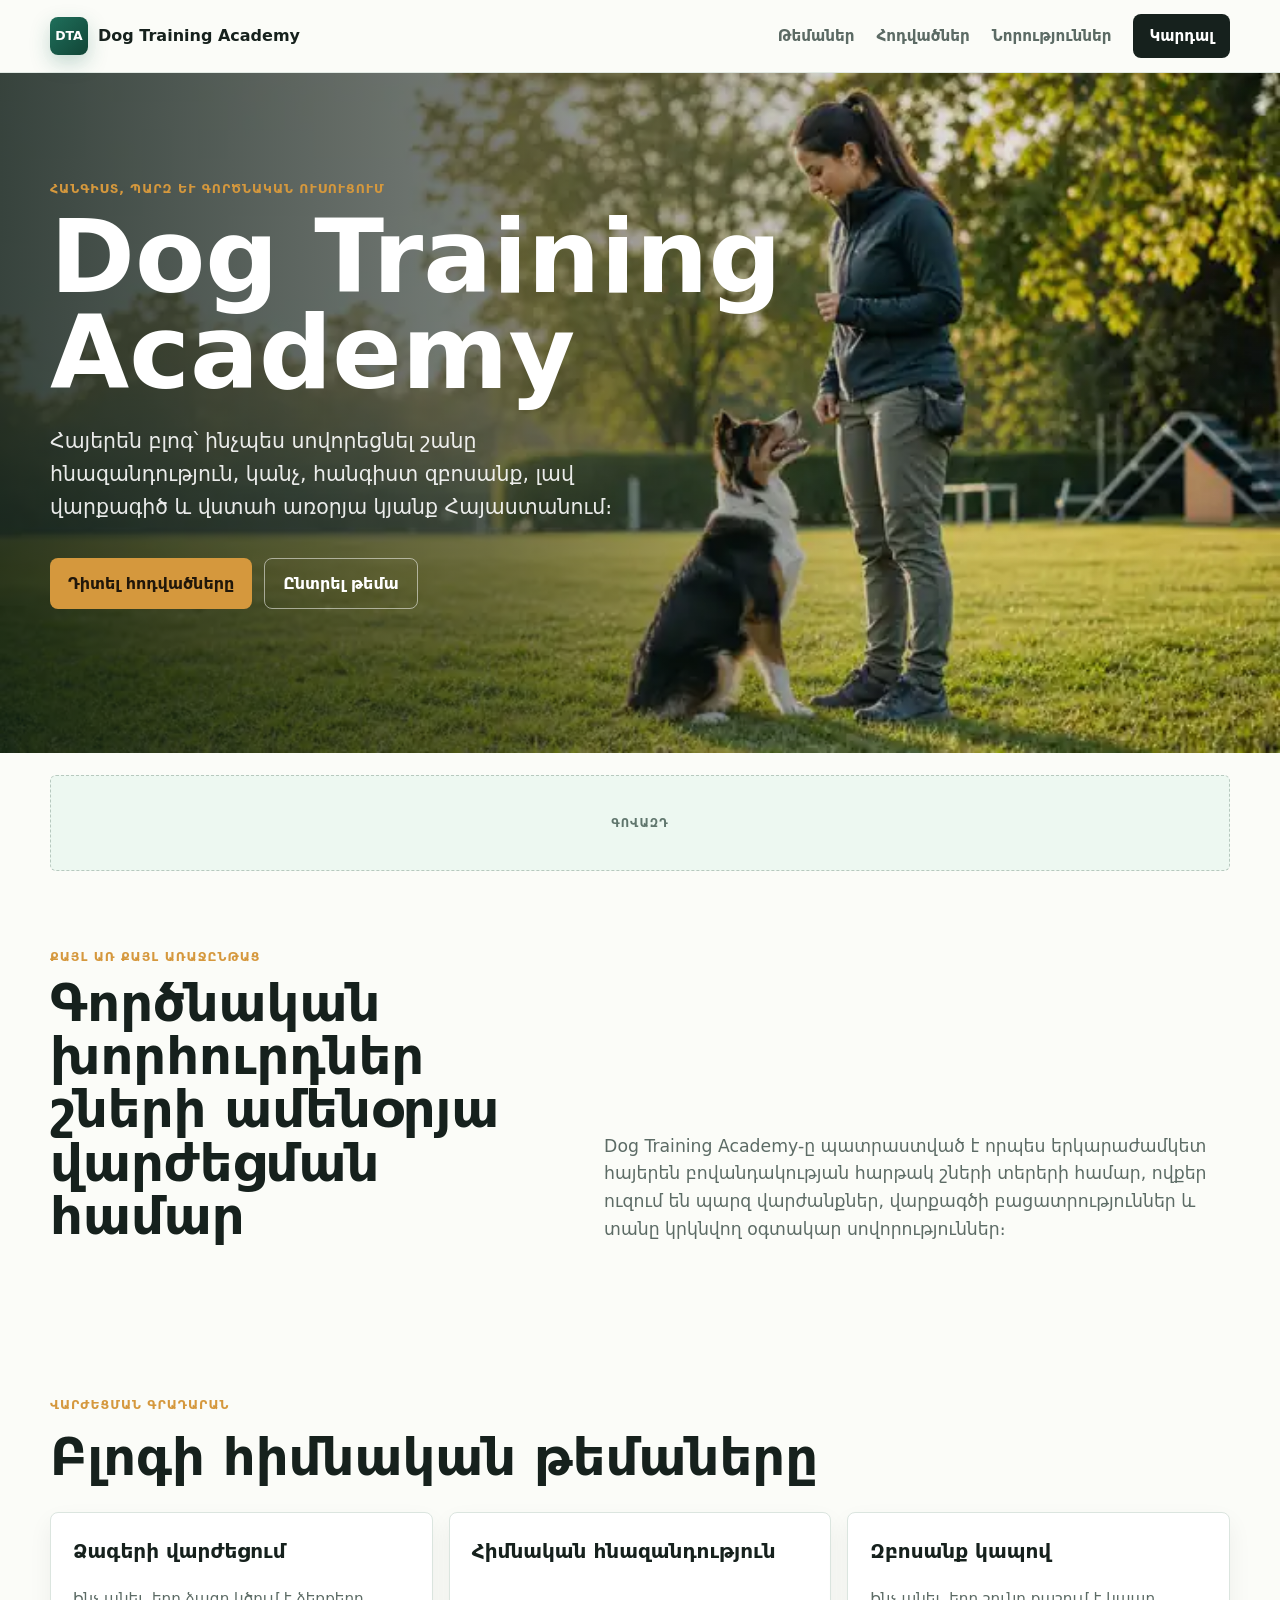
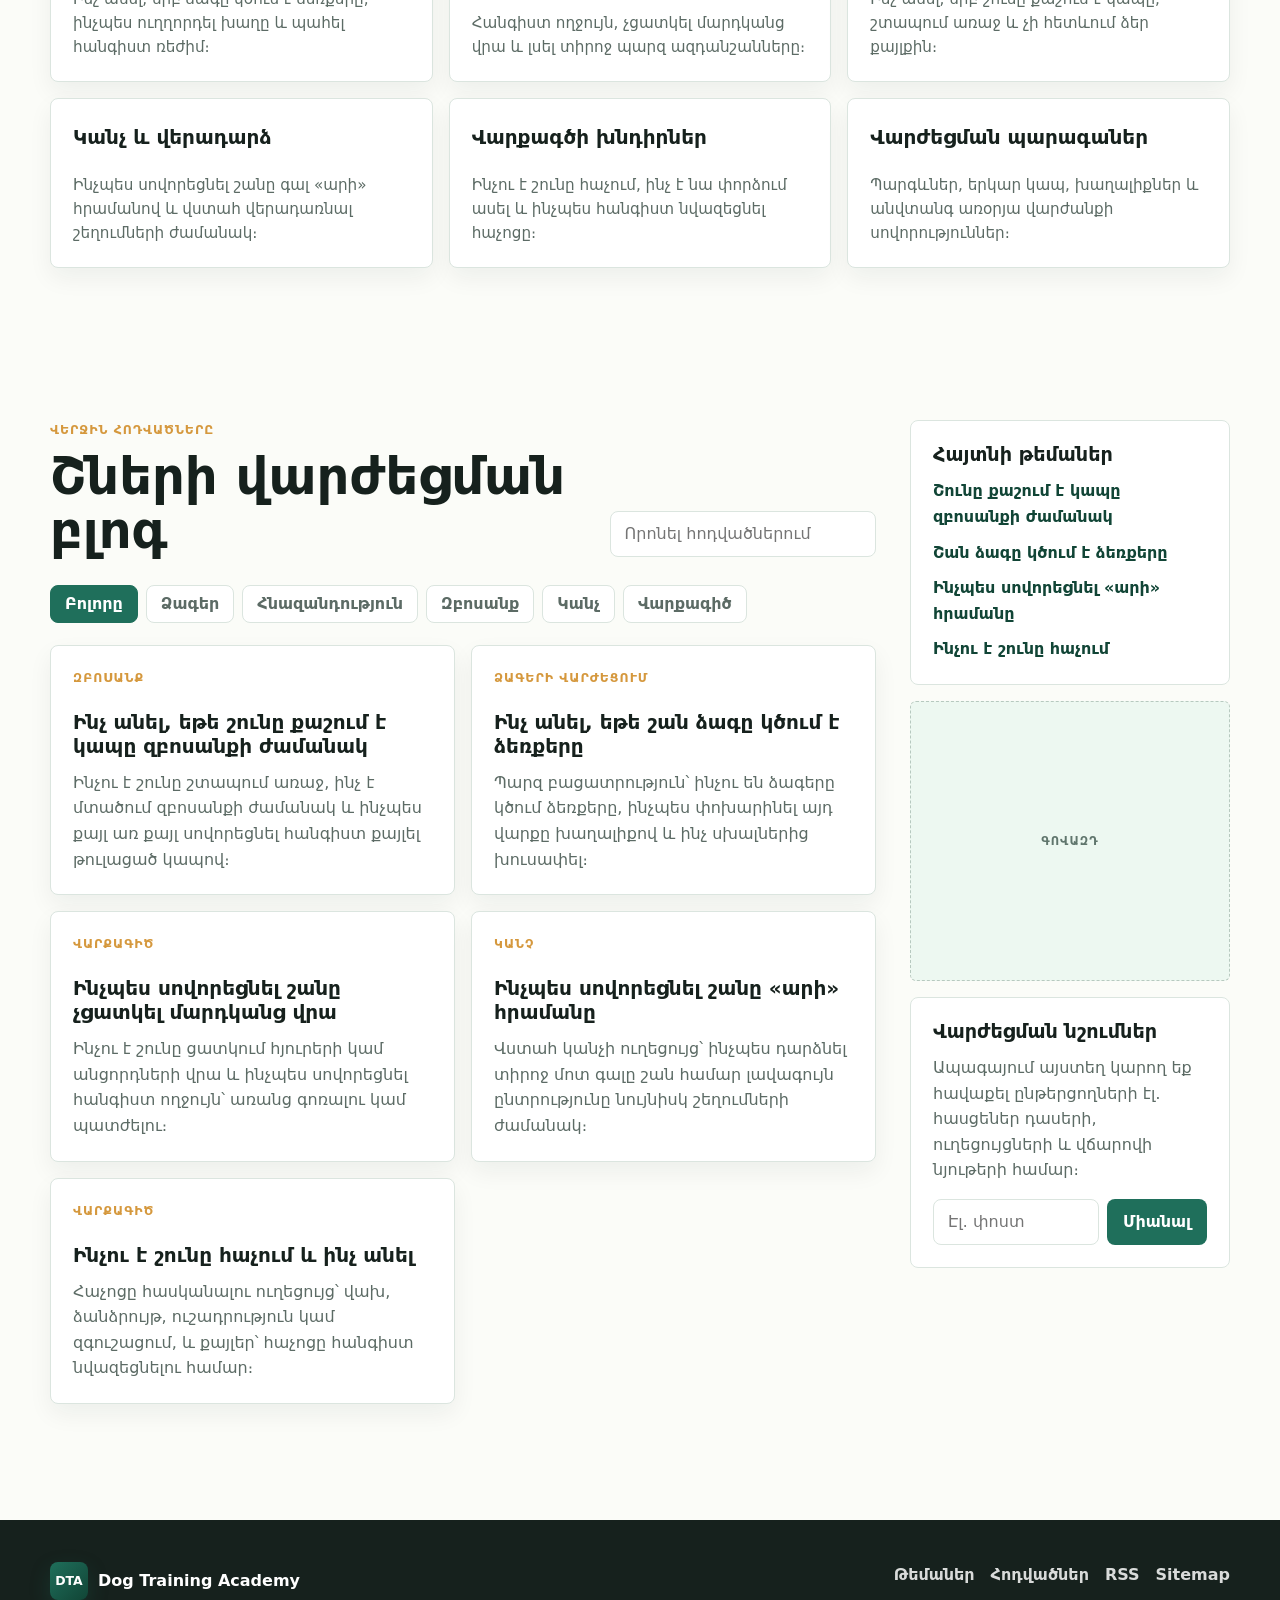
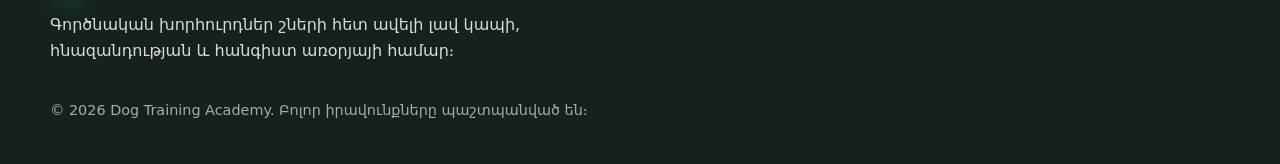
==== commit b1e345bf: "Remove unused SearchAction schema" ====
--- a/index.html
+++ b/index.html
@@ -54,12 +54,7 @@
         "name": "Dog Training Academy",
         "description": "Հայերեն բլոգ շների վարժեցման, հնազանդության, վարքագծի և ամենօրյա ուսուցման մասին Հայաստանում։",
         "inLanguage": "hy-AM",
-        "publisher": { "@id": "https://john1912-7.github.io/site/#organization" },
-        "potentialAction": {
-          "@type": "SearchAction",
-          "target": "https://john1912-7.github.io/site/?q={search_term_string}",
-          "query-input": "required name=search_term_string"
-        }
+        "publisher": { "@id": "https://john1912-7.github.io/site/#organization" }
       },
       {
         "@type": "Blog",
--- a/styles.css
+++ b/styles.css
@@ -345,6 +345,27 @@
   gap: 16px;
 }
 
+.post-card {
+  min-height: 210px;
+  padding: 22px;
+  border: 1px solid var(--line);
+  border-radius: 8px;
+  background: #fff;
+  box-shadow: 0 10px 24px rgba(22, 33, 29, .06);
+  display: flex;
+  flex-direction: column;
+  gap: 12px;
+}
+
+.post-card h3 {
+  margin: 0;
+  font-size: 1.25rem;
+  line-height: 1.2;
+}
+
+.post-card h3 a:hover { color: var(--green); }
+.post-card p:last-child { margin: 0; color: var(--muted); }
+
 .empty-state {
   padding: 34px;
   border: 1px solid var(--line);
@@ -407,6 +428,139 @@
   padding: 0 16px;
   font: inherit;
   font-weight: 900;
+}
+
+.post-page {
+  background: linear-gradient(180deg, #fbfcf8 0%, #fff 280px, #fbfcf8 100%);
+}
+
+.post-article {
+  width: min(840px, calc(100% - 32px));
+  margin: 0 auto;
+  padding: 56px 0 24px;
+}
+
+.post-hero {
+  padding-bottom: 30px;
+  border-bottom: 1px solid var(--line);
+}
+
+.breadcrumb {
+  margin: 0 0 22px;
+  color: var(--muted);
+  font-size: .95rem;
+  font-weight: 800;
+}
+
+.breadcrumb a { color: var(--green-deep); }
+
+.post-hero h1 {
+  margin: 0;
+  font-size: clamp(2.3rem, 6vw, 4.6rem);
+  line-height: 1;
+  letter-spacing: 0;
+}
+
+.post-lead {
+  margin: 24px 0 0;
+  color: #34443d;
+  font-size: clamp(1.08rem, 2vw, 1.28rem);
+}
+
+.quick-box {
+  margin-top: 28px;
+  padding: 22px;
+  border: 1px solid rgba(31, 111, 91, .22);
+  border-radius: 8px;
+  background: var(--mint);
+}
+
+.quick-box h2 {
+  font-size: 1.3rem;
+  margin-bottom: 8px;
+}
+
+.quick-box p { margin: 0 0 16px; }
+
+.post-content {
+  padding: 24px 0 0;
+}
+
+.post-content section {
+  padding: 28px 0;
+  border-bottom: 1px solid rgba(219, 229, 223, .7);
+}
+
+.post-content section:last-child { border-bottom: 0; }
+
+.post-content h2 {
+  margin-bottom: 14px;
+  font-size: clamp(1.7rem, 3vw, 2.35rem);
+}
+
+.post-content p,
+.guide-steps li,
+.day-plan p,
+.faq-list p {
+  color: #34443d;
+  font-size: 1.05rem;
+}
+
+.guide-steps {
+  margin: 0;
+  padding-left: 1.35rem;
+  display: grid;
+  gap: 14px;
+}
+
+.day-plan {
+  display: grid;
+  gap: 10px;
+  padding: 18px;
+  border-radius: 8px;
+  background: #fff;
+  border: 1px solid var(--line);
+}
+
+.day-plan p { margin: 0; }
+
+.faq-list {
+  display: grid;
+  gap: 10px;
+}
+
+.faq-list details {
+  border: 1px solid var(--line);
+  border-radius: 8px;
+  background: #fff;
+  padding: 14px 16px;
+}
+
+.faq-list summary {
+  cursor: pointer;
+  font-weight: 900;
+  color: var(--green-deep);
+}
+
+.faq-list p { margin-bottom: 0; }
+
+.related-posts {
+  display: grid;
+  gap: 12px;
+}
+
+.related-posts a {
+  padding: 14px 16px;
+  border-radius: 8px;
+  border: 1px solid var(--line);
+  background: #fff;
+  color: var(--green-deep);
+  font-weight: 900;
+}
+
+.related-posts a:hover {
+  border-color: rgba(31, 111, 91, .45);
+  color: var(--clay);
 }
 
 .footer {
@@ -468,4 +622,7 @@
   .empty-state { padding: 24px; }
   .subscribe-form { grid-template-columns: 1fr; }
   .subscribe-form button { min-height: 44px; }
-}
+  .post-article { padding-top: 38px; }
+  .post-hero h1 { font-size: 2.35rem; }
+  .quick-box { padding: 18px; }
+}
